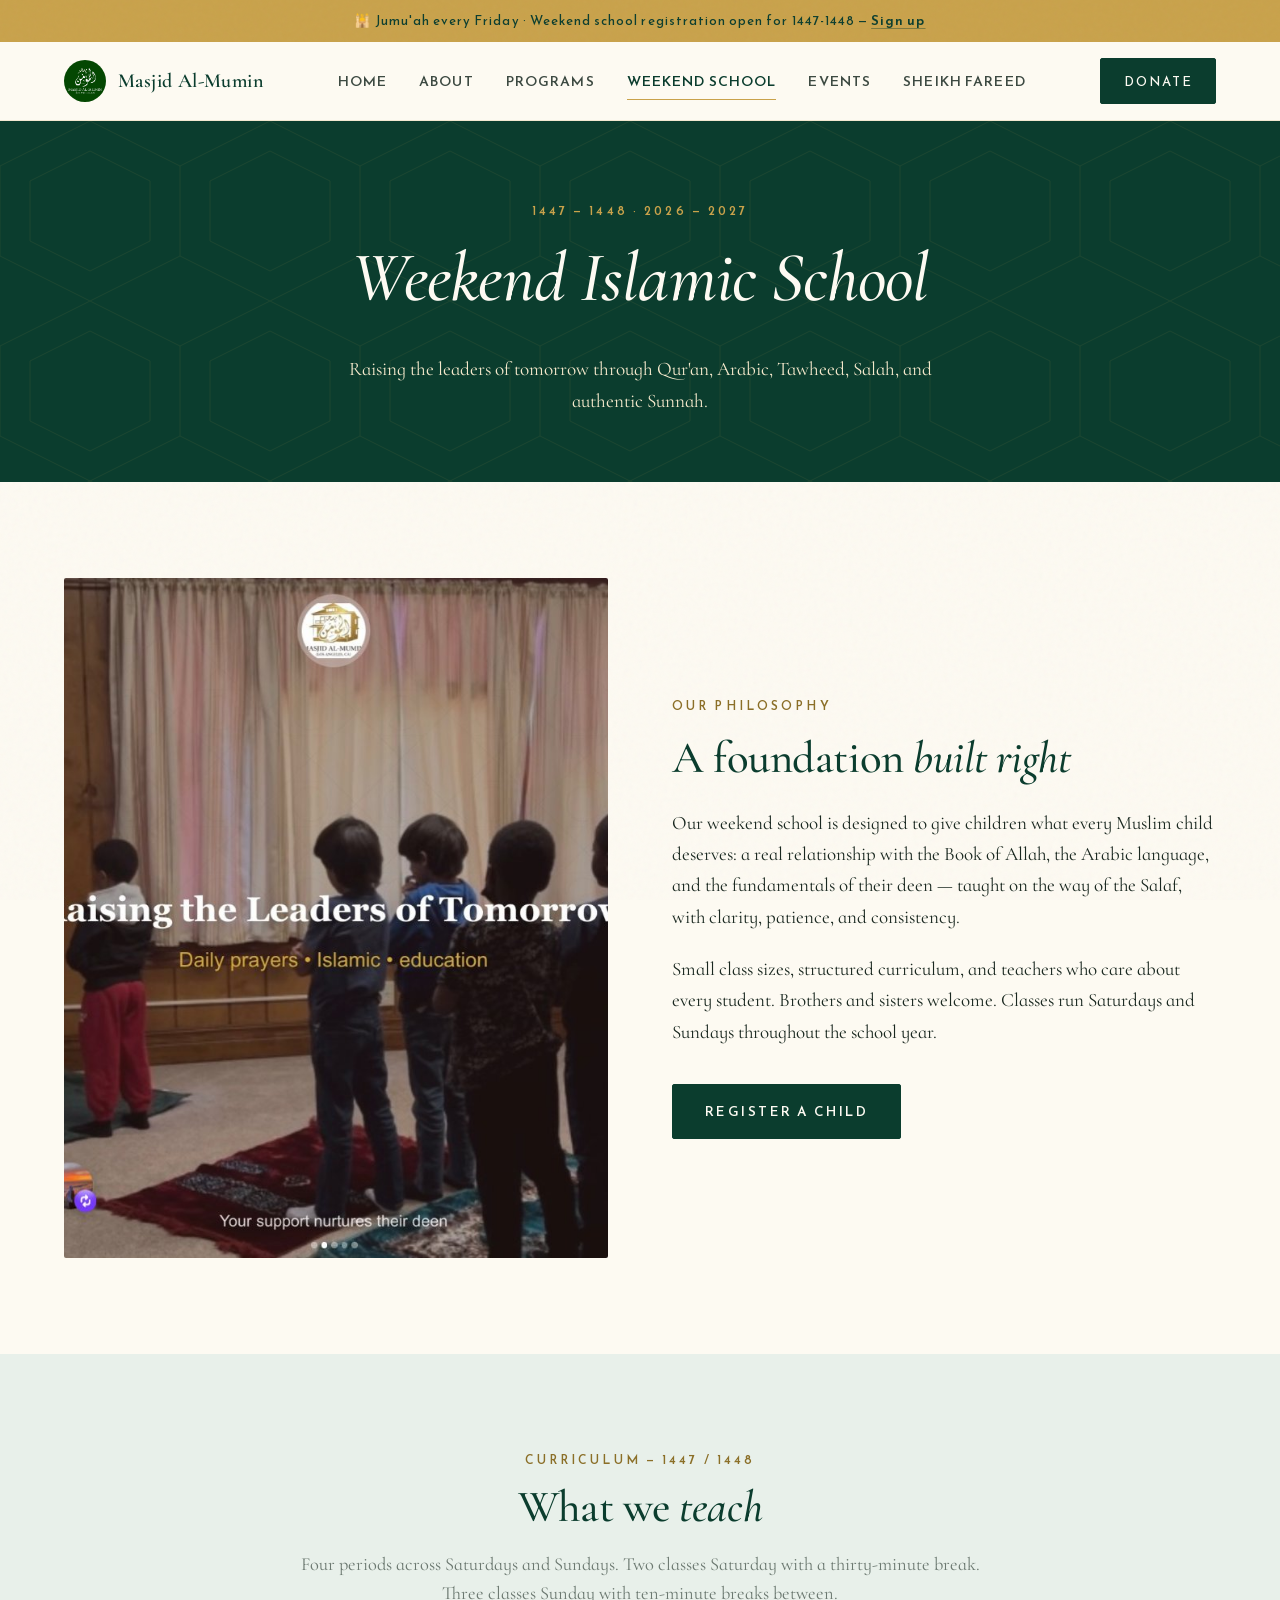
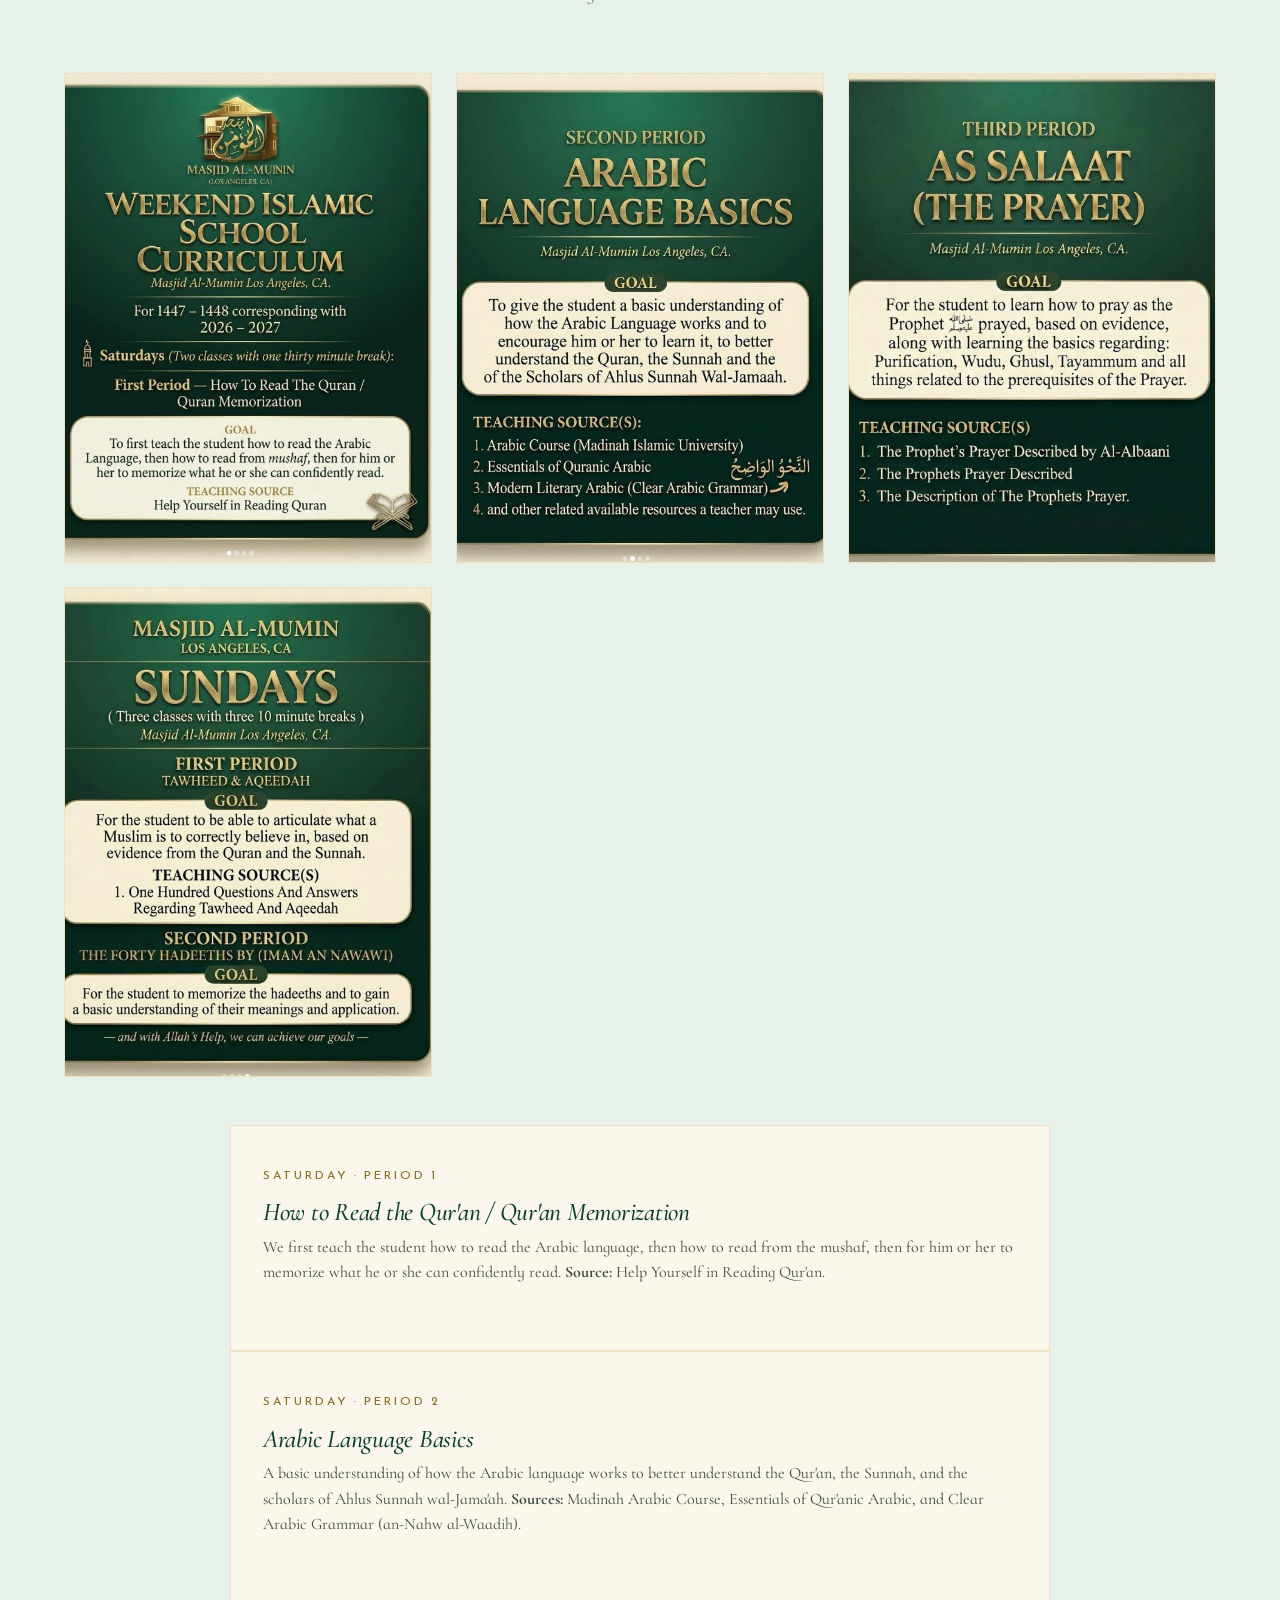
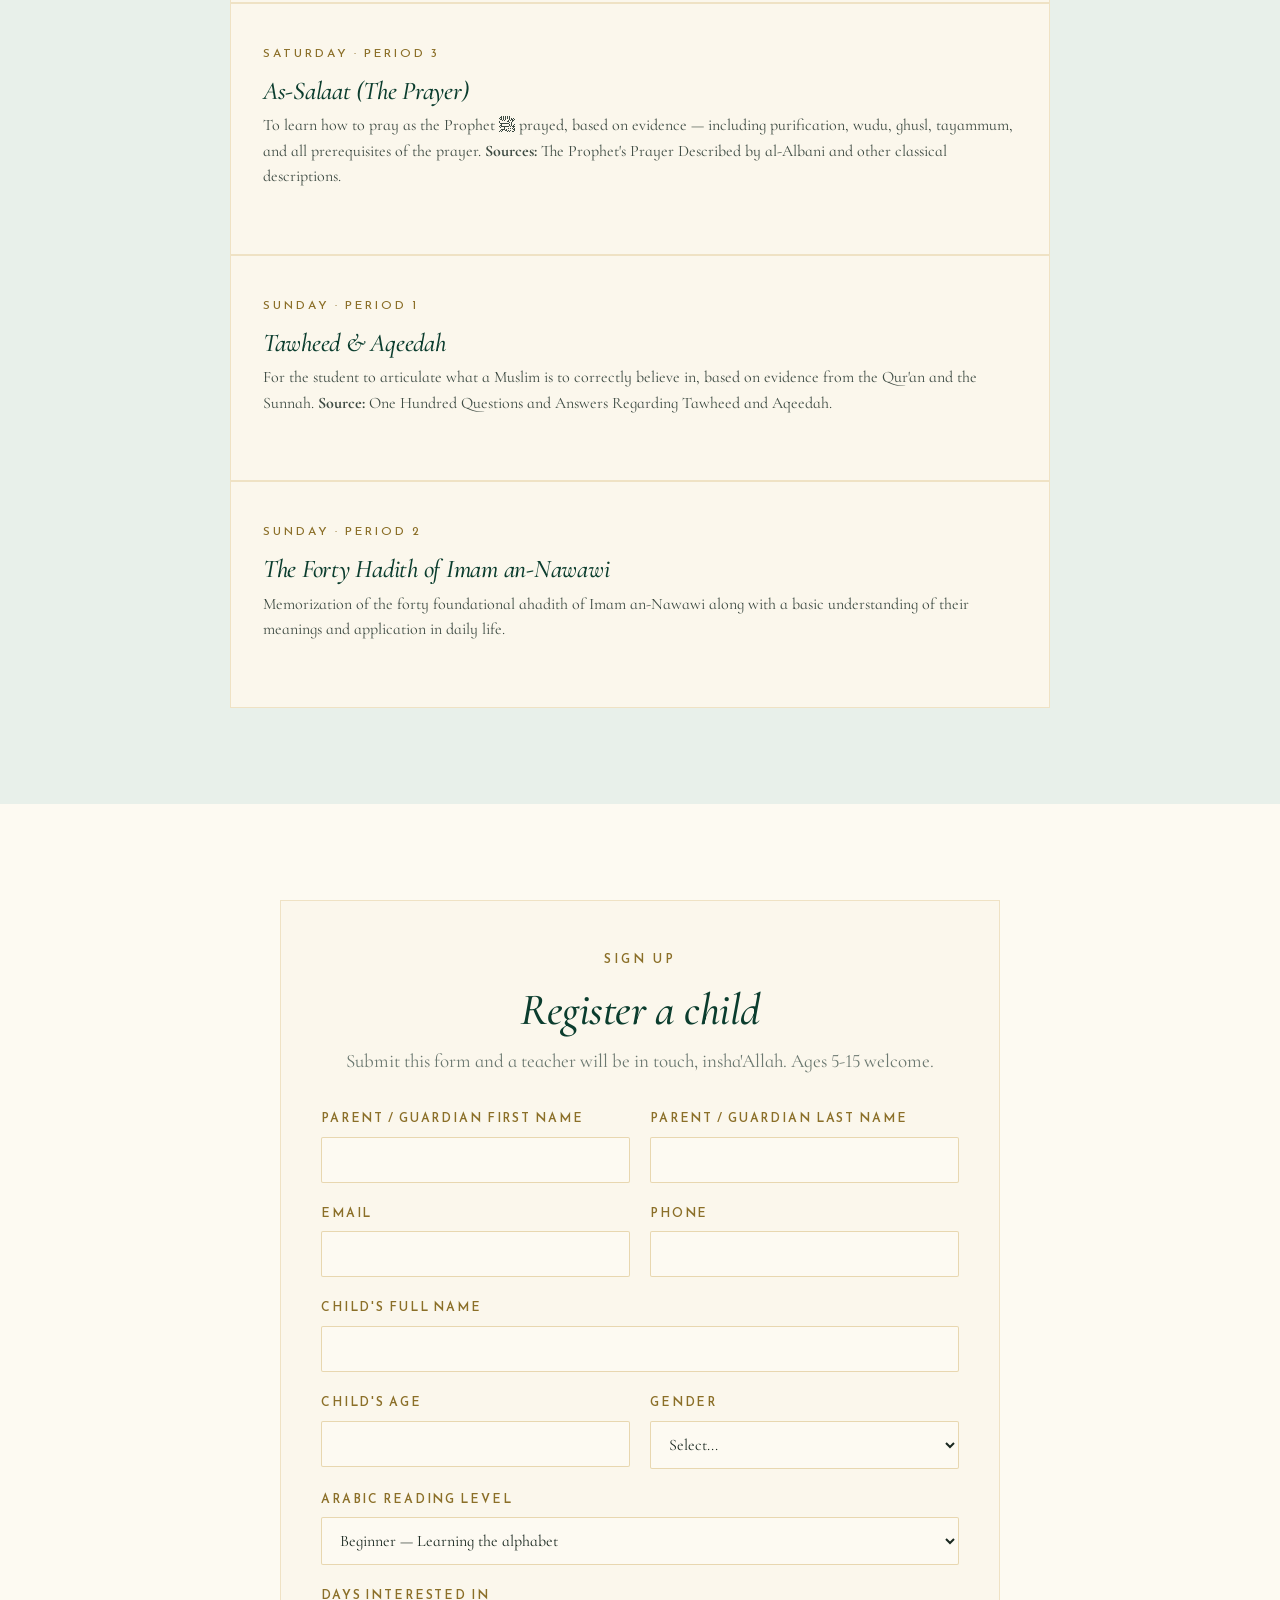
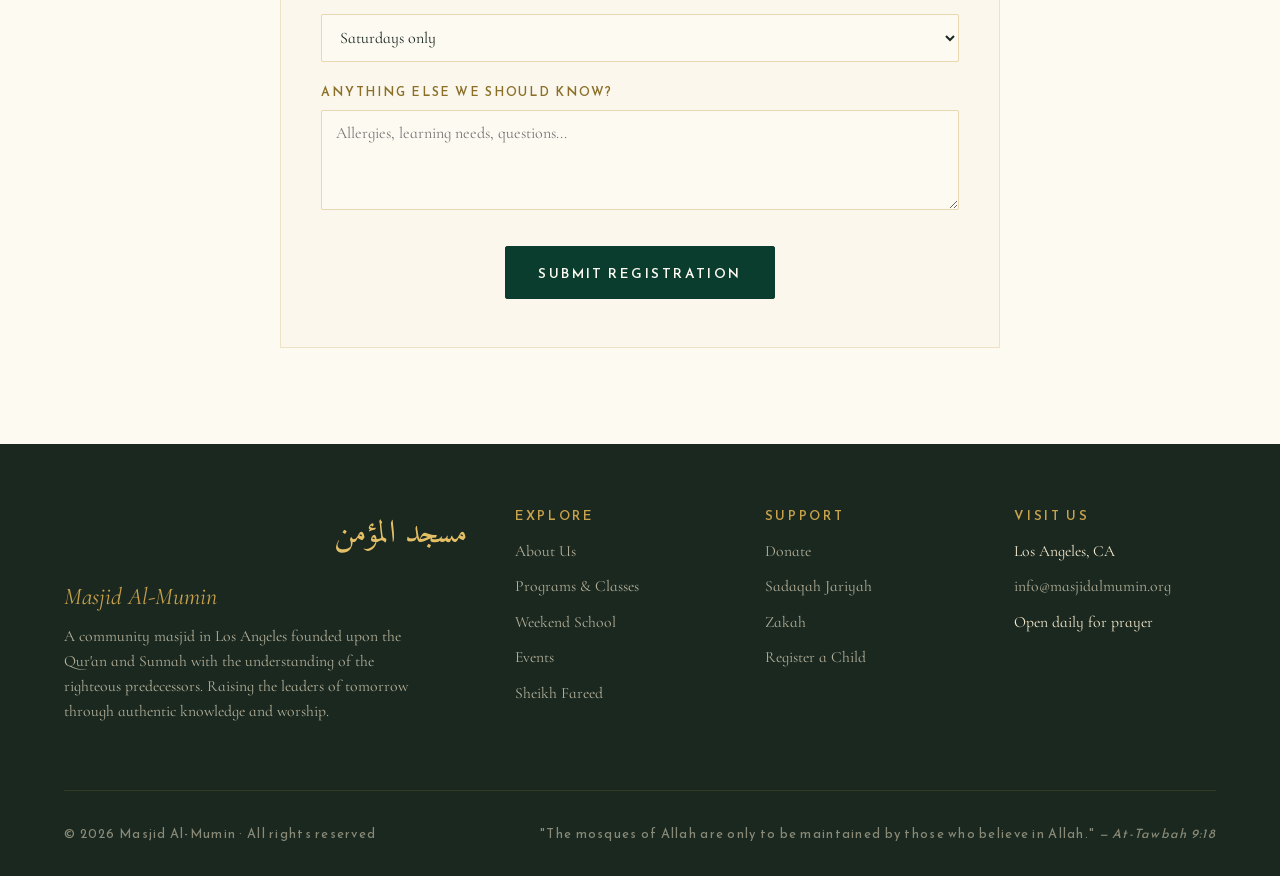
==== weekend-school.html @ 11dfd1cd "Add files via upload" ====
<!DOCTYPE html>
<html lang="en">
<head>
  <meta charset="UTF-8">
  <meta name="viewport" content="width=device-width, initial-scale=1.0">
  <title>Weekend Islamic School &mdash; Masjid Al-Mumin</title>
  <link rel="icon" href="images/logo.jpg">
  <link rel="stylesheet" href="css/style.css">
</head>
<body>

<div id="site-header-mount"></div>

<section class="page-hero">
  <div class="container">
    <div class="eyebrow">1447 &mdash; 1448 &middot; 2026 &mdash; 2027</div>
    <h1>Weekend <em>Islamic School</em></h1>
    <p>Raising the leaders of tomorrow through Qur'an, Arabic, Tawheed, Salah, and authentic Sunnah.</p>
  </div>
</section>

<section>
  <div class="container">
    <div class="two-col">
      <div class="two-col-image reveal">
        <img src="images/ramadan-sadaqah.png" alt="Students at weekend school">
      </div>
      <div class="reveal">
        <div class="eyebrow">Our Philosophy</div>
        <h2>A foundation <em>built right</em></h2>
        <p>
          Our weekend school is designed to give children what every Muslim child deserves: a real relationship with the Book of Allah, the Arabic language, and the fundamentals of their deen — taught on the way of the Salaf, with clarity, patience, and consistency.
        </p>
        <p>
          Small class sizes, structured curriculum, and teachers who care about every student. Brothers and sisters welcome. Classes run Saturdays and Sundays throughout the school year.
        </p>
        <a href="#register" class="btn btn-primary" style="margin-top: 1rem;">Register a Child</a>
      </div>
    </div>
  </div>
</section>

<section style="background: var(--green-mist);">
  <div class="container">
    <div class="section-header">
      <div class="eyebrow">Curriculum &mdash; 1447 / 1448</div>
      <h2>What we <em>teach</em></h2>
      <p>Four periods across Saturdays and Sundays. Two classes Saturday with a thirty-minute break. Three classes Sunday with ten-minute breaks between.</p>
    </div>

    <div class="curriculum-grid">
      <div class="curriculum-tile reveal">
        <img src="images/curriculum-1.png" alt="First Period — Qur'an">
      </div>
      <div class="curriculum-tile reveal">
        <img src="images/curriculum-2.png" alt="Second Period — Arabic">
      </div>
      <div class="curriculum-tile reveal">
        <img src="images/curriculum-3.png" alt="Third Period — As Salaat">
      </div>
      <div class="curriculum-tile reveal">
        <img src="images/curriculum-4.png" alt="Sundays — Tawheed & 40 Hadith">
      </div>
    </div>

    <div style="max-width: 820px; margin: 3rem auto 0;">
      <div class="program-card reveal">
        <div class="program-day">Saturday &middot; Period 1</div>
        <h3>How to Read the Qur'an / Qur'an Memorization</h3>
        <p class="program-desc">
          We first teach the student how to read the Arabic language, then how to read from the mushaf, then for him or her to memorize what he or she can confidently read. <strong>Source:</strong> Help Yourself in Reading Qur'an.
        </p>
      </div>

      <div class="program-card reveal">
        <div class="program-day">Saturday &middot; Period 2</div>
        <h3>Arabic Language Basics</h3>
        <p class="program-desc">
          A basic understanding of how the Arabic language works to better understand the Qur'an, the Sunnah, and the scholars of Ahlus Sunnah wal-Jama'ah. <strong>Sources:</strong> Madinah Arabic Course, Essentials of Qur'anic Arabic, and Clear Arabic Grammar (an-Nahw al-Waadih).
        </p>
      </div>

      <div class="program-card reveal">
        <div class="program-day">Saturday &middot; Period 3</div>
        <h3>As-Salaat (The Prayer)</h3>
        <p class="program-desc">
          To learn how to pray as the Prophet ﷺ prayed, based on evidence — including purification, wudu, ghusl, tayammum, and all prerequisites of the prayer. <strong>Sources:</strong> The Prophet's Prayer Described by al-Albani and other classical descriptions.
        </p>
      </div>

      <div class="program-card reveal">
        <div class="program-day">Sunday &middot; Period 1</div>
        <h3>Tawheed & Aqeedah</h3>
        <p class="program-desc">
          For the student to articulate what a Muslim is to correctly believe in, based on evidence from the Qur'an and the Sunnah. <strong>Source:</strong> One Hundred Questions and Answers Regarding Tawheed and Aqeedah.
        </p>
      </div>

      <div class="program-card reveal">
        <div class="program-day">Sunday &middot; Period 2</div>
        <h3>The Forty Hadith of Imam an-Nawawi</h3>
        <p class="program-desc">
          Memorization of the forty foundational ahadith of Imam an-Nawawi along with a basic understanding of their meanings and application in daily life.
        </p>
      </div>
    </div>
  </div>
</section>

<!-- Registration form -->
<section id="register">
  <div class="container">
    <form class="form-card reveal" onsubmit="event.preventDefault(); handleRegister(this);">
      <div class="eyebrow">Sign Up</div>
      <h2>Register a <em>child</em></h2>
      <p style="text-align: center; color: var(--ink-muted); margin-bottom: 0;">Submit this form and a teacher will be in touch, insha'Allah. Ages 5-15 welcome.</p>

      <div class="form-grid">
        <div class="field">
          <label>Parent / Guardian First Name</label>
          <input type="text" name="parentFirst" required>
        </div>
        <div class="field">
          <label>Parent / Guardian Last Name</label>
          <input type="text" name="parentLast" required>
        </div>
        <div class="field">
          <label>Email</label>
          <input type="email" name="email" required>
        </div>
        <div class="field">
          <label>Phone</label>
          <input type="tel" name="phone" required>
        </div>

        <div class="form-row-full field">
          <label>Child's Full Name</label>
          <input type="text" name="childName" required>
        </div>
        <div class="field">
          <label>Child's Age</label>
          <input type="number" name="childAge" min="4" max="17" required>
        </div>
        <div class="field">
          <label>Gender</label>
          <select name="childGender" required>
            <option value="">Select...</option>
            <option>Brother</option>
            <option>Sister</option>
          </select>
        </div>

        <div class="form-row-full field">
          <label>Arabic Reading Level</label>
          <select name="arabicLevel">
            <option>Beginner &mdash; Learning the alphabet</option>
            <option>Intermediate &mdash; Reading with tashkeel</option>
            <option>Advanced &mdash; Reading fluently from the mushaf</option>
          </select>
        </div>

        <div class="form-row-full field">
          <label>Days Interested In</label>
          <select name="days">
            <option>Saturdays only</option>
            <option>Sundays only</option>
            <option>Both Saturday & Sunday</option>
          </select>
        </div>

        <div class="form-row-full field">
          <label>Anything else we should know?</label>
          <textarea name="notes" placeholder="Allergies, learning needs, questions..."></textarea>
        </div>

        <div class="form-row-full" style="text-align: center; margin-top: 1rem;">
          <button type="submit" class="btn btn-primary">Submit Registration</button>
        </div>
      </div>
    </form>
  </div>
</section>

<script>
function handleRegister(form) {
  const data = Object.fromEntries(new FormData(form).entries());
  // In production, POST to /api/register or a Netlify/Formspree/Google Forms endpoint
  // For now: save to localStorage as a draft + show confirmation
  console.log('Registration submitted:', data);
  form.innerHTML = `
    <div style="text-align: center; padding: 3rem 1rem;">
      <div style="font-size: 3rem;">✅</div>
      <h2 style="font-style: italic;">Jazak Allahu khair</h2>
      <p>Your registration for <strong>${data.childName}</strong> has been received. We will contact you at <strong>${data.email}</strong> within a few days, insha'Allah.</p>
      <p style="color: var(--ink-muted); font-size: 0.95rem; margin-top: 2rem;">Note: to fully activate this form, connect it to an email service (Formspree, Netlify Forms, or Google Forms).</p>
    </div>
  `;
}
</script>

<div id="site-footer-mount"></div>

<script src="js/layout.js"></script>
<script src="js/main.js"></script>
</body>
</html>
---- css/style.css ----
/* ==========================================================================
   Masjid Al-Mumin — Design System
   ========================================================================== */

@import url('https://fonts.googleapis.com/css2?family=Amiri:ital,wght@0,400;0,700;1,400&family=Cormorant+Garamond:wght@300;400;500;600;700&family=Cormorant+Infant:ital,wght@0,400;0,500;0,600;1,400&family=Reem+Kufi:wght@400;500;600;700&display=swap');

:root {
  /* Color palette — inspired by the masjid's green & gold identity */
  --green-deep: #0b3d2e;
  --green-dark: #14532d;
  --green: #1b5e3f;
  --green-light: #2d7a55;
  --green-mist: #e8f0ea;

  --gold: #c9a24b;
  --gold-bright: #e4bf66;
  --gold-soft: #f5e9cc;
  --gold-deep: #8b6f28;

  --cream: #fbf7ec;
  --paper: #fdfaf2;
  --ink: #1a2820;
  --ink-soft: #3d4a42;
  --ink-muted: #6b7870;

  /* Type */
  --font-display: 'Cormorant Garamond', 'Amiri', Georgia, serif;
  --font-body: 'Cormorant Infant', Georgia, serif;
  --font-arabic: 'Amiri', 'Reem Kufi', serif;
  --font-ui: 'Reem Kufi', 'Cormorant Garamond', sans-serif;

  /* Spacing */
  --container: 1200px;
  --container-narrow: 820px;

  /* Motion */
  --ease: cubic-bezier(0.22, 0.61, 0.36, 1);
}

*, *::before, *::after { box-sizing: border-box; }
html { scroll-behavior: smooth; }

body {
  margin: 0;
  font-family: var(--font-body);
  background: var(--paper);
  color: var(--ink);
  font-size: 19px;
  line-height: 1.65;
  -webkit-font-smoothing: antialiased;
}

/* Subtle paper texture via noise */
body::before {
  content: '';
  position: fixed;
  inset: 0;
  pointer-events: none;
  z-index: 1;
  opacity: 0.035;
  background-image: url("data:image/svg+xml,%3Csvg viewBox='0 0 200 200' xmlns='http://www.w3.org/2000/svg'%3E%3Cfilter id='n'%3E%3CfeTurbulence type='fractalNoise' baseFrequency='0.9' numOctaves='3'/%3E%3C/filter%3E%3Crect width='100%25' height='100%25' filter='url(%23n)'/%3E%3C/svg%3E");
}

h1, h2, h3, h4 {
  font-family: var(--font-display);
  font-weight: 500;
  line-height: 1.15;
  letter-spacing: -0.01em;
  margin: 0 0 0.5em 0;
  color: var(--green-deep);
}

h1 { font-size: clamp(2.5rem, 5.5vw, 4.75rem); }
h2 { font-size: clamp(1.9rem, 3.5vw, 2.9rem); }
h3 { font-size: clamp(1.35rem, 2vw, 1.7rem); }

p { margin: 0 0 1.1em 0; }
a { color: var(--green); text-decoration: none; transition: color 0.2s var(--ease); }
a:hover { color: var(--gold-deep); }

img { max-width: 100%; height: auto; display: block; }

.arabic { font-family: var(--font-arabic); direction: rtl; }

/* ==========================================================================
   Utility
   ========================================================================== */
.container { max-width: var(--container); margin: 0 auto; padding: 0 24px; }
.container-narrow { max-width: var(--container-narrow); margin: 0 auto; padding: 0 24px; }

.eyebrow {
  font-family: var(--font-ui);
  font-size: 0.78rem;
  letter-spacing: 0.25em;
  text-transform: uppercase;
  color: var(--gold-deep);
  font-weight: 500;
  margin-bottom: 1rem;
}

.gold-rule {
  display: flex; align-items: center; justify-content: center;
  gap: 1rem; margin: 2rem 0;
}
.gold-rule::before, .gold-rule::after {
  content: ''; height: 1px; background: var(--gold); flex: 1; max-width: 80px;
}
.gold-rule svg { color: var(--gold); width: 22px; height: 22px; }

/* ==========================================================================
   Header / Nav
   ========================================================================== */
.site-header {
  position: sticky; top: 0; z-index: 50;
  background: rgba(253, 250, 242, 0.92);
  backdrop-filter: blur(12px);
  -webkit-backdrop-filter: blur(12px);
  border-bottom: 1px solid rgba(201, 162, 75, 0.2);
}

.nav {
  display: flex; align-items: center; justify-content: space-between;
  padding: 1rem 24px;
  max-width: var(--container);
  margin: 0 auto;
}

.nav-brand {
  display: flex; align-items: center; gap: 0.75rem;
  font-family: var(--font-display);
  font-size: 1.25rem;
  font-weight: 600;
  color: var(--green-deep);
  letter-spacing: 0.02em;
}
.nav-brand img { width: 42px; height: 42px; border-radius: 50%; object-fit: cover; }

.nav-links {
  display: flex; gap: 2rem; list-style: none; margin: 0; padding: 0;
  font-family: var(--font-ui);
  font-size: 0.88rem;
  letter-spacing: 0.08em;
  text-transform: uppercase;
  font-weight: 500;
}
.nav-links a { color: var(--ink-soft); position: relative; padding: 0.25rem 0; }
.nav-links a::after {
  content: ''; position: absolute; left: 0; bottom: -4px; width: 0; height: 1px;
  background: var(--gold); transition: width 0.3s var(--ease);
}
.nav-links a:hover::after, .nav-links a.active::after { width: 100%; }
.nav-links a.active { color: var(--green-deep); }

.nav-cta {
  font-family: var(--font-ui);
  font-size: 0.82rem;
  letter-spacing: 0.15em;
  text-transform: uppercase;
  padding: 0.7rem 1.4rem;
  background: var(--green-deep);
  color: var(--paper);
  border-radius: 2px;
  transition: all 0.25s var(--ease);
  border: 1px solid var(--green-deep);
}
.nav-cta:hover {
  background: var(--gold);
  border-color: var(--gold);
  color: var(--green-deep);
}

.nav-toggle {
  display: none;
  background: none; border: none; cursor: pointer; padding: 8px;
  color: var(--green-deep);
}

@media (max-width: 900px) {
  .nav-links, .nav-cta { display: none; }
  .nav-toggle { display: block; }
  .nav-links.open {
    display: flex; flex-direction: column; gap: 1rem;
    position: absolute; top: 100%; left: 0; right: 0;
    background: var(--paper);
    padding: 1.5rem 24px;
    border-bottom: 1px solid rgba(201, 162, 75, 0.2);
  }
}

/* ==========================================================================
   Buttons
   ========================================================================== */
.btn {
  display: inline-flex; align-items: center; gap: 0.6rem;
  font-family: var(--font-ui);
  font-size: 0.85rem;
  letter-spacing: 0.18em;
  text-transform: uppercase;
  font-weight: 500;
  padding: 0.95rem 2rem;
  border-radius: 2px;
  cursor: pointer;
  transition: all 0.3s var(--ease);
  border: 1px solid transparent;
}
.btn-primary {
  background: var(--green-deep);
  color: var(--paper);
  border-color: var(--green-deep);
}
.btn-primary:hover {
  background: var(--gold);
  border-color: var(--gold);
  color: var(--green-deep);
  transform: translateY(-2px);
  box-shadow: 0 10px 25px -10px rgba(201, 162, 75, 0.6);
}
.btn-outline {
  background: transparent;
  color: var(--green-deep);
  border-color: var(--green-deep);
}
.btn-outline:hover {
  background: var(--green-deep);
  color: var(--paper);
}
.btn-gold {
  background: var(--gold);
  color: var(--green-deep);
  border-color: var(--gold);
}
.btn-gold:hover {
  background: var(--gold-bright);
  border-color: var(--gold-bright);
  transform: translateY(-2px);
}

/* ==========================================================================
   Hero
   ========================================================================== */
.hero {
  position: relative;
  min-height: 92vh;
  display: flex;
  align-items: center;
  overflow: hidden;
  background: var(--green-deep);
  color: var(--paper);
}

.hero-bg {
  position: absolute; inset: 0;
  background: linear-gradient(135deg, #0b3d2e 0%, #14532d 50%, #1b5e3f 100%);
}

/* Islamic geometric pattern overlay */
.hero-pattern {
  position: absolute; inset: 0;
  opacity: 0.12;
  background-image: url("data:image/svg+xml,%3Csvg width='120' height='120' viewBox='0 0 120 120' xmlns='http://www.w3.org/2000/svg'%3E%3Cg fill='none' stroke='%23c9a24b' stroke-width='0.7'%3E%3Cpath d='M60 0 L120 30 L120 90 L60 120 L0 90 L0 30 Z'/%3E%3Cpath d='M60 20 L100 40 L100 80 L60 100 L20 80 L20 40 Z'/%3E%3Cpath d='M60 40 L80 50 L80 70 L60 80 L40 70 L40 50 Z'/%3E%3Cpath d='M0 30 L60 60 L120 30'/%3E%3Cpath d='M0 90 L60 60 L120 90'/%3E%3Cpath d='M60 0 L60 120'/%3E%3C/g%3E%3C/svg%3E");
  background-size: 180px;
}

.hero-glow {
  position: absolute;
  width: 700px; height: 700px;
  border-radius: 50%;
  background: radial-gradient(circle, rgba(201, 162, 75, 0.25) 0%, transparent 70%);
  top: -200px; right: -200px;
  filter: blur(40px);
}

.hero-content {
  position: relative;
  max-width: var(--container);
  margin: 0 auto;
  padding: 6rem 24px 4rem;
  width: 100%;
  z-index: 2;
}

.hero-arabic {
  font-family: var(--font-arabic);
  font-size: clamp(3rem, 7vw, 5.5rem);
  color: var(--gold);
  margin-bottom: 1rem;
  direction: rtl;
  font-weight: 400;
  opacity: 0;
  animation: fadeUp 1s var(--ease) 0.2s forwards;
}

.hero-title {
  color: var(--paper);
  font-size: clamp(3rem, 7vw, 5.5rem);
  font-weight: 400;
  letter-spacing: -0.02em;
  margin-bottom: 0;
  opacity: 0;
  animation: fadeUp 1s var(--ease) 0.4s forwards;
  font-style: italic;
  font-family: var(--font-display);
}

.hero-subtitle {
  font-family: var(--font-body);
  font-size: 1.35rem;
  color: var(--gold-soft);
  max-width: 640px;
  margin: 1.5rem 0 2.5rem;
  line-height: 1.5;
  opacity: 0;
  animation: fadeUp 1s var(--ease) 0.6s forwards;
}

.hero-actions {
  display: flex; gap: 1rem; flex-wrap: wrap;
  opacity: 0;
  animation: fadeUp 1s var(--ease) 0.8s forwards;
}
.hero-actions .btn-primary {
  background: var(--gold);
  color: var(--green-deep);
  border-color: var(--gold);
}
.hero-actions .btn-primary:hover {
  background: var(--gold-bright);
  border-color: var(--gold-bright);
}
.hero-actions .btn-outline {
  color: var(--paper);
  border-color: rgba(245, 233, 204, 0.5);
}
.hero-actions .btn-outline:hover {
  background: var(--paper);
  color: var(--green-deep);
  border-color: var(--paper);
}

@keyframes fadeUp {
  from { opacity: 0; transform: translateY(30px); }
  to { opacity: 1; transform: translateY(0); }
}

/* ==========================================================================
   Prayer Times widget
   ========================================================================== */
.prayer-times {
  background: var(--green-deep);
  color: var(--paper);
  padding: 3rem 0;
  position: relative;
  overflow: hidden;
}
.prayer-times::before {
  content: '';
  position: absolute; inset: 0;
  background-image: url("data:image/svg+xml,%3Csvg width='80' height='80' viewBox='0 0 80 80' xmlns='http://www.w3.org/2000/svg'%3E%3Cg fill='none' stroke='%23c9a24b' stroke-width='0.5' opacity='0.15'%3E%3Cpath d='M40 0 L80 40 L40 80 L0 40 Z'/%3E%3Ccircle cx='40' cy='40' r='20'/%3E%3C/g%3E%3C/svg%3E");
  background-size: 80px;
  opacity: 0.4;
}
.prayer-times-inner { position: relative; z-index: 2; }

.prayer-times h2 {
  color: var(--gold);
  text-align: center;
  margin-bottom: 0.25rem;
  font-style: italic;
}
.prayer-times .prayer-date {
  text-align: center;
  font-family: var(--font-ui);
  font-size: 0.88rem;
  letter-spacing: 0.18em;
  text-transform: uppercase;
  color: var(--gold-soft);
  opacity: 0.8;
  margin-bottom: 2rem;
}

.prayer-grid {
  display: grid;
  grid-template-columns: repeat(6, 1fr);
  gap: 0;
  border-top: 1px solid rgba(201, 162, 75, 0.3);
  border-bottom: 1px solid rgba(201, 162, 75, 0.3);
}
.prayer-cell {
  padding: 1.5rem 1rem;
  text-align: center;
  border-right: 1px solid rgba(201, 162, 75, 0.2);
  transition: background 0.3s var(--ease);
}
.prayer-cell:last-child { border-right: none; }
.prayer-cell.active {
  background: rgba(201, 162, 75, 0.12);
}
.prayer-cell.active .prayer-name { color: var(--gold-bright); }
.prayer-name {
  font-family: var(--font-ui);
  font-size: 0.8rem;
  letter-spacing: 0.2em;
  text-transform: uppercase;
  color: var(--gold);
  margin-bottom: 0.5rem;
  font-weight: 500;
}
.prayer-time {
  font-family: var(--font-display);
  font-size: 1.75rem;
  font-weight: 400;
  color: var(--paper);
}
.prayer-time small {
  font-size: 0.85rem;
  opacity: 0.6;
  margin-left: 0.15rem;
}

@media (max-width: 768px) {
  .prayer-grid { grid-template-columns: repeat(3, 1fr); }
  .prayer-cell { border-bottom: 1px solid rgba(201, 162, 75, 0.2); }
  .prayer-cell:nth-child(3n) { border-right: none; }
  .prayer-cell:nth-last-child(-n+3) { border-bottom: none; }
}

/* ==========================================================================
   Sections
   ========================================================================== */
section { padding: 6rem 0; position: relative; z-index: 2; }

.section-header {
  text-align: center;
  margin-bottom: 4rem;
  max-width: 720px;
  margin-left: auto;
  margin-right: auto;
}
.section-header .eyebrow { margin-bottom: 0.75rem; }
.section-header h2 { margin-bottom: 1rem; }
.section-header p {
  color: var(--ink-muted);
  font-size: 1.15rem;
  line-height: 1.6;
}

/* ==========================================================================
   Slideshow — Classes on front page
   ========================================================================== */
.slideshow {
  position: relative;
  max-width: 900px;
  margin: 0 auto;
  border-radius: 4px;
  overflow: hidden;
  box-shadow: 0 20px 60px -20px rgba(11, 61, 46, 0.25);
  background: var(--green-deep);
  aspect-ratio: 4 / 5;
}
.slides {
  position: relative; width: 100%; height: 100%;
}
.slide {
  position: absolute; inset: 0;
  opacity: 0;
  transition: opacity 0.8s var(--ease);
  display: flex; align-items: center; justify-content: center;
  background: var(--green-deep);
}
.slide.active { opacity: 1; }
.slide img {
  width: 100%; height: 100%; object-fit: contain;
  background: var(--green-deep);
}

.slideshow-controls {
  position: absolute; bottom: 1.5rem; left: 50%;
  transform: translateX(-50%);
  display: flex; gap: 0.5rem;
  z-index: 3;
}
.slide-dot {
  width: 10px; height: 10px; border-radius: 50%;
  background: rgba(253, 250, 242, 0.4);
  border: 1px solid var(--gold);
  cursor: pointer; transition: all 0.3s var(--ease);
  padding: 0;
}
.slide-dot.active { background: var(--gold); transform: scale(1.2); }

.slide-arrow {
  position: absolute;
  top: 50%; transform: translateY(-50%);
  background: rgba(11, 61, 46, 0.7);
  color: var(--gold);
  border: 1px solid var(--gold);
  width: 44px; height: 44px;
  border-radius: 50%;
  cursor: pointer;
  display: flex; align-items: center; justify-content: center;
  transition: all 0.3s var(--ease);
  z-index: 3;
}
.slide-arrow:hover { background: var(--gold); color: var(--green-deep); }
.slide-arrow.prev { left: 1rem; }
.slide-arrow.next { right: 1rem; }

/* ==========================================================================
   Programs / Classes cards
   ========================================================================== */
.programs-grid {
  display: grid;
  grid-template-columns: repeat(auto-fit, minmax(320px, 1fr));
  gap: 2rem;
}

.program-card {
  background: var(--cream);
  border: 1px solid rgba(201, 162, 75, 0.25);
  padding: 2.5rem 2rem;
  position: relative;
  transition: all 0.4s var(--ease);
  overflow: hidden;
}
.program-card::before {
  content: '';
  position: absolute; top: 0; left: 0; width: 100%; height: 3px;
  background: var(--gold);
  transform: scaleX(0);
  transform-origin: left;
  transition: transform 0.4s var(--ease);
}
.program-card:hover {
  transform: translateY(-4px);
  box-shadow: 0 20px 40px -20px rgba(11, 61, 46, 0.2);
  border-color: var(--gold);
}
.program-card:hover::before { transform: scaleX(1); }

.program-day {
  font-family: var(--font-ui);
  font-size: 0.75rem;
  letter-spacing: 0.25em;
  text-transform: uppercase;
  color: var(--gold-deep);
  margin-bottom: 0.75rem;
}
.program-card h3 {
  font-style: italic;
  margin-bottom: 0.5rem;
}
.program-teacher {
  font-family: var(--font-ui);
  font-size: 0.95rem;
  color: var(--ink-soft);
  margin-bottom: 1.25rem;
  font-weight: 400;
}
.program-teacher strong { font-weight: 600; color: var(--green-deep); }
.program-desc {
  color: var(--ink-soft);
  margin-bottom: 1.5rem;
  font-size: 1rem;
  line-height: 1.6;
}
.program-meta {
  display: flex; gap: 1rem; flex-wrap: wrap;
  padding-top: 1rem;
  border-top: 1px solid rgba(201, 162, 75, 0.2);
  font-family: var(--font-ui);
  font-size: 0.82rem;
  color: var(--ink-muted);
}
.program-meta span { display: flex; align-items: center; gap: 0.4rem; }

/* ==========================================================================
   Two-column featured sections
   ========================================================================== */
.two-col {
  display: grid;
  grid-template-columns: 1fr 1fr;
  gap: 4rem;
  align-items: center;
}
.two-col.reverse { direction: rtl; }
.two-col.reverse > * { direction: ltr; }

.two-col-image {
  position: relative;
  aspect-ratio: 4/5;
  overflow: hidden;
  border-radius: 2px;
}
.two-col-image img {
  width: 100%; height: 100%; object-fit: cover;
  transition: transform 0.8s var(--ease);
}
.two-col:hover .two-col-image img { transform: scale(1.03); }
.two-col-image::after {
  content: '';
  position: absolute;
  top: 1.5rem; left: 1.5rem;
  right: -1.5rem; bottom: -1.5rem;
  border: 1px solid var(--gold);
  z-index: -1;
}

@media (max-width: 900px) {
  .two-col { grid-template-columns: 1fr; gap: 2.5rem; }
}

/* ==========================================================================
   Cards — Events, Weekend school, etc
   ========================================================================== */
.event-card {
  background: var(--paper);
  border: 1px solid rgba(201, 162, 75, 0.25);
  border-left: 4px solid var(--gold);
  padding: 1.75rem 2rem;
  margin-bottom: 1.5rem;
  display: grid;
  grid-template-columns: 120px 1fr auto;
  gap: 1.75rem;
  align-items: center;
  transition: all 0.3s var(--ease);
}
.event-card:hover {
  border-left-color: var(--green);
  transform: translateX(4px);
  box-shadow: 0 10px 30px -15px rgba(11, 61, 46, 0.2);
}

.event-date {
  text-align: center;
  padding: 0.5rem;
  background: var(--green-mist);
  border-radius: 2px;
}
.event-date .day {
  font-family: var(--font-display);
  font-size: 2.25rem;
  font-weight: 500;
  color: var(--green-deep);
  line-height: 1;
  display: block;
}
.event-date .month {
  font-family: var(--font-ui);
  font-size: 0.75rem;
  letter-spacing: 0.2em;
  text-transform: uppercase;
  color: var(--gold-deep);
  margin-top: 0.25rem;
  display: block;
}

.event-details h3 {
  margin: 0 0 0.35rem;
  font-size: 1.3rem;
  font-style: italic;
}
.event-details p {
  margin: 0;
  color: var(--ink-muted);
  font-size: 0.98rem;
}
.event-details .event-meta {
  margin-top: 0.5rem;
  font-family: var(--font-ui);
  font-size: 0.82rem;
  color: var(--gold-deep);
  letter-spacing: 0.08em;
}

@media (max-width: 700px) {
  .event-card {
    grid-template-columns: 1fr;
    gap: 1rem;
  }
  .event-date { max-width: 120px; }
}

/* ==========================================================================
   Image grid
   ========================================================================== */
.img-grid {
  display: grid;
  grid-template-columns: repeat(12, 1fr);
  gap: 16px;
}
.img-grid img {
  width: 100%; height: 100%; object-fit: cover;
  border-radius: 2px;
  transition: transform 0.5s var(--ease);
}
.img-grid .img-a { grid-column: span 7; aspect-ratio: 4/3; }
.img-grid .img-b { grid-column: span 5; aspect-ratio: 4/3; }
.img-grid .img-c { grid-column: span 5; aspect-ratio: 1/1; }
.img-grid .img-d { grid-column: span 7; aspect-ratio: 4/3; }

.img-grid > div { overflow: hidden; border-radius: 2px; }
.img-grid > div:hover img { transform: scale(1.05); }

@media (max-width: 768px) {
  .img-grid { grid-template-columns: 1fr 1fr; }
  .img-grid .img-a, .img-grid .img-b, .img-grid .img-c, .img-grid .img-d {
    grid-column: span 1;
    aspect-ratio: 1;
  }
}

/* ==========================================================================
   Donate section (CTA)
   ========================================================================== */
.donate-cta {
  background: linear-gradient(135deg, #14532d, #1b5e3f);
  color: var(--paper);
  position: relative;
  overflow: hidden;
}
.donate-cta::before {
  content: ''; position: absolute; inset: 0;
  background-image: url("data:image/svg+xml,%3Csvg width='100' height='100' viewBox='0 0 100 100' xmlns='http://www.w3.org/2000/svg'%3E%3Cg fill='none' stroke='%23c9a24b' stroke-width='0.5' opacity='0.2'%3E%3Cpath d='M50 0 L100 25 L100 75 L50 100 L0 75 L0 25 Z'/%3E%3Cpath d='M50 20 L80 35 L80 65 L50 80 L20 65 L20 35 Z'/%3E%3C/g%3E%3C/svg%3E");
  background-size: 100px;
}
.donate-cta .container { position: relative; z-index: 2; }
.donate-cta h2 { color: var(--gold); }
.donate-cta .section-header p { color: var(--gold-soft); opacity: 0.9; }

/* ==========================================================================
   Forms
   ========================================================================== */
.form-card {
  background: var(--cream);
  border: 1px solid rgba(201, 162, 75, 0.25);
  padding: 3rem 2.5rem;
  max-width: 720px;
  margin: 0 auto;
}
.form-card h2 { font-style: italic; text-align: center; margin-bottom: 0.5rem; }
.form-card .eyebrow { text-align: center; }

.form-grid {
  display: grid; gap: 1.25rem;
  grid-template-columns: 1fr 1fr;
  margin-top: 2rem;
}
.form-row-full { grid-column: 1 / -1; }

.field {
  display: flex; flex-direction: column;
}
.field label {
  font-family: var(--font-ui);
  font-size: 0.78rem;
  letter-spacing: 0.15em;
  text-transform: uppercase;
  color: var(--gold-deep);
  margin-bottom: 0.5rem;
  font-weight: 500;
}
.field input, .field select, .field textarea {
  font-family: var(--font-body);
  font-size: 1rem;
  padding: 0.75rem 0.9rem;
  border: 1px solid rgba(201, 162, 75, 0.4);
  background: var(--paper);
  color: var(--ink);
  border-radius: 2px;
  transition: border-color 0.2s var(--ease);
}
.field input:focus, .field select:focus, .field textarea:focus {
  outline: none;
  border-color: var(--green);
  box-shadow: 0 0 0 3px rgba(27, 94, 63, 0.1);
}
.field textarea { resize: vertical; min-height: 100px; font-family: var(--font-body); }

@media (max-width: 600px) {
  .form-grid { grid-template-columns: 1fr; }
  .form-card { padding: 2rem 1.5rem; }
}

/* ==========================================================================
   Donate amounts
   ========================================================================== */
.donate-amounts {
  display: grid; grid-template-columns: repeat(4, 1fr); gap: 0.75rem;
  margin-top: 1rem;
}
.donate-amount {
  padding: 1rem; text-align: center;
  font-family: var(--font-display);
  font-size: 1.5rem;
  background: var(--paper);
  border: 1px solid rgba(201, 162, 75, 0.4);
  border-radius: 2px;
  cursor: pointer;
  transition: all 0.25s var(--ease);
  font-weight: 500;
  color: var(--green-deep);
}
.donate-amount:hover, .donate-amount.selected {
  background: var(--green-deep);
  color: var(--gold);
  border-color: var(--green-deep);
}
@media (max-width: 500px) { .donate-amounts { grid-template-columns: repeat(2, 1fr); } }

/* ==========================================================================
   Biography / long-form
   ========================================================================== */
.bio-hero {
  background: var(--green-deep);
  color: var(--paper);
  padding: 5rem 0 4rem;
  text-align: center;
  position: relative;
  overflow: hidden;
}
.bio-hero::before {
  content: ''; position: absolute; inset: 0;
  background-image: url("data:image/svg+xml,%3Csvg width='140' height='140' viewBox='0 0 140 140' xmlns='http://www.w3.org/2000/svg'%3E%3Cg fill='none' stroke='%23c9a24b' stroke-width='0.4' opacity='0.15'%3E%3Ccircle cx='70' cy='70' r='60'/%3E%3Ccircle cx='70' cy='70' r='40'/%3E%3Ccircle cx='70' cy='70' r='20'/%3E%3Cpath d='M70 10 L70 130'/%3E%3Cpath d='M10 70 L130 70'/%3E%3Cpath d='M28 28 L112 112'/%3E%3Cpath d='M112 28 L28 112'/%3E%3C/g%3E%3C/svg%3E");
  background-size: 140px;
}
.bio-hero .container { position: relative; z-index: 2; }
.bio-hero .eyebrow { color: var(--gold); }
.bio-hero h1 {
  color: var(--paper);
  font-style: italic;
  margin-bottom: 0.5rem;
}
.bio-hero .subtitle {
  font-family: var(--font-body);
  font-size: 1.3rem;
  color: var(--gold-soft);
  max-width: 640px;
  margin: 0.5rem auto 0;
}
.bio-hero .dates {
  font-family: var(--font-ui);
  font-size: 0.85rem;
  letter-spacing: 0.2em;
  text-transform: uppercase;
  color: var(--gold);
  margin-top: 1.5rem;
}

.prose {
  max-width: 720px;
  margin: 0 auto;
  padding: 4rem 24px;
  font-size: 1.15rem;
  line-height: 1.8;
  color: var(--ink-soft);
}
.prose p { margin-bottom: 1.5em; }
.prose p:first-of-type::first-letter {
  font-family: var(--font-display);
  font-size: 4rem;
  float: left;
  line-height: 0.85;
  margin: 0.15em 0.1em 0 0;
  color: var(--gold);
  font-weight: 500;
}
.prose .pull-quote {
  font-family: var(--font-display);
  font-style: italic;
  font-size: 1.5rem;
  line-height: 1.5;
  color: var(--green-deep);
  padding: 1.5rem 0 1.5rem 2rem;
  border-left: 3px solid var(--gold);
  margin: 2rem 0;
}

/* ==========================================================================
   Footer
   ========================================================================== */
.site-footer {
  background: var(--ink);
  color: var(--gold-soft);
  padding: 4rem 0 2rem;
  position: relative;
  z-index: 2;
}
.footer-grid {
  display: grid;
  grid-template-columns: 2fr 1fr 1fr 1fr;
  gap: 3rem;
  margin-bottom: 3rem;
}
.footer-brand {
  font-family: var(--font-display);
  font-size: 1.5rem;
  font-style: italic;
  color: var(--gold);
  margin-bottom: 0.5rem;
}
.footer-brand-ar {
  font-family: var(--font-arabic);
  font-size: 2rem;
  color: var(--gold-bright);
  margin-bottom: 1rem;
  direction: rtl;
}
.footer-desc {
  color: rgba(245, 233, 204, 0.7);
  max-width: 360px;
  font-size: 0.98rem;
  line-height: 1.6;
}
.footer-col h4 {
  color: var(--gold);
  font-family: var(--font-ui);
  font-size: 0.82rem;
  letter-spacing: 0.2em;
  text-transform: uppercase;
  margin-bottom: 1rem;
  font-weight: 500;
}
.footer-col ul {
  list-style: none; padding: 0; margin: 0;
  font-size: 0.98rem;
}
.footer-col ul li { margin-bottom: 0.6rem; }
.footer-col ul a {
  color: rgba(245, 233, 204, 0.7);
  transition: color 0.2s var(--ease);
}
.footer-col ul a:hover { color: var(--gold); }

.footer-bottom {
  padding-top: 2rem;
  border-top: 1px solid rgba(201, 162, 75, 0.15);
  display: flex; justify-content: space-between; align-items: center;
  flex-wrap: wrap; gap: 1rem;
  font-family: var(--font-ui);
  font-size: 0.8rem;
  letter-spacing: 0.1em;
  color: rgba(245, 233, 204, 0.5);
}

@media (max-width: 800px) {
  .footer-grid { grid-template-columns: 1fr 1fr; gap: 2rem; }
}
@media (max-width: 500px) {
  .footer-grid { grid-template-columns: 1fr; }
}

/* ==========================================================================
   Scroll reveal
   ========================================================================== */
.reveal {
  opacity: 0;
  transform: translateY(30px);
  transition: all 0.8s var(--ease);
}
.reveal.visible {
  opacity: 1;
  transform: translateY(0);
}

/* ==========================================================================
   Page hero (not home)
   ========================================================================== */
.page-hero {
  background: var(--green-deep);
  color: var(--paper);
  padding: 5rem 0 4rem;
  text-align: center;
  position: relative;
  overflow: hidden;
}
.page-hero::before {
  content: ''; position: absolute; inset: 0; opacity: 0.1;
  background-image: url("data:image/svg+xml,%3Csvg width='120' height='120' viewBox='0 0 120 120' xmlns='http://www.w3.org/2000/svg'%3E%3Cg fill='none' stroke='%23c9a24b' stroke-width='0.6'%3E%3Cpath d='M60 0 L120 30 L120 90 L60 120 L0 90 L0 30 Z'/%3E%3Cpath d='M60 20 L100 40 L100 80 L60 100 L20 80 L20 40 Z'/%3E%3C/g%3E%3C/svg%3E");
  background-size: 180px;
}
.page-hero .container { position: relative; z-index: 2; }
.page-hero .eyebrow { color: var(--gold); }
.page-hero h1 { color: var(--paper); font-style: italic; }
.page-hero p {
  color: var(--gold-soft); max-width: 640px;
  margin: 1rem auto 0; font-size: 1.2rem;
}

/* ==========================================================================
   Curriculum tiles (weekend school)
   ========================================================================== */
.curriculum-grid {
  display: grid;
  grid-template-columns: repeat(auto-fit, minmax(280px, 1fr));
  gap: 1.5rem;
  margin-top: 2rem;
}
.curriculum-tile {
  background: var(--cream);
  border: 1px solid rgba(201, 162, 75, 0.25);
  padding: 0;
  overflow: hidden;
  transition: all 0.3s var(--ease);
}
.curriculum-tile:hover {
  transform: translateY(-4px);
  box-shadow: 0 15px 40px -20px rgba(11, 61, 46, 0.25);
}
.curriculum-tile img {
  width: 100%; aspect-ratio: 3/4; object-fit: cover;
}

/* ==========================================================================
   History timeline
   ========================================================================== */
.timeline {
  max-width: 760px; margin: 3rem auto 0;
  position: relative;
  padding: 0 1rem;
}
.timeline::before {
  content: ''; position: absolute;
  left: 30px; top: 0; bottom: 0;
  width: 1px; background: var(--gold);
}
.timeline-item {
  position: relative;
  padding: 0 0 3rem 80px;
}
.timeline-item::before {
  content: ''; position: absolute;
  left: 22px; top: 8px;
  width: 16px; height: 16px;
  border-radius: 50%;
  background: var(--gold);
  border: 3px solid var(--paper);
  box-shadow: 0 0 0 1px var(--gold);
}
.timeline-year {
  font-family: var(--font-ui);
  font-size: 0.8rem;
  letter-spacing: 0.2em;
  text-transform: uppercase;
  color: var(--gold-deep);
  margin-bottom: 0.4rem;
}
.timeline-item h3 {
  font-style: italic;
  margin-bottom: 0.5rem;
  font-size: 1.35rem;
}
.timeline-item p {
  color: var(--ink-soft);
  margin-bottom: 0;
  line-height: 1.65;
}

/* ==========================================================================
   Announcement bar
   ========================================================================== */
.announcement {
  background: var(--gold);
  color: var(--green-deep);
  text-align: center;
  padding: 0.65rem 1rem;
  font-family: var(--font-ui);
  font-size: 0.82rem;
  letter-spacing: 0.08em;
}
.announcement a {
  color: var(--green-deep);
  font-weight: 600;
  text-decoration: underline;
  text-decoration-color: rgba(11, 61, 46, 0.4);
  text-underline-offset: 3px;
}
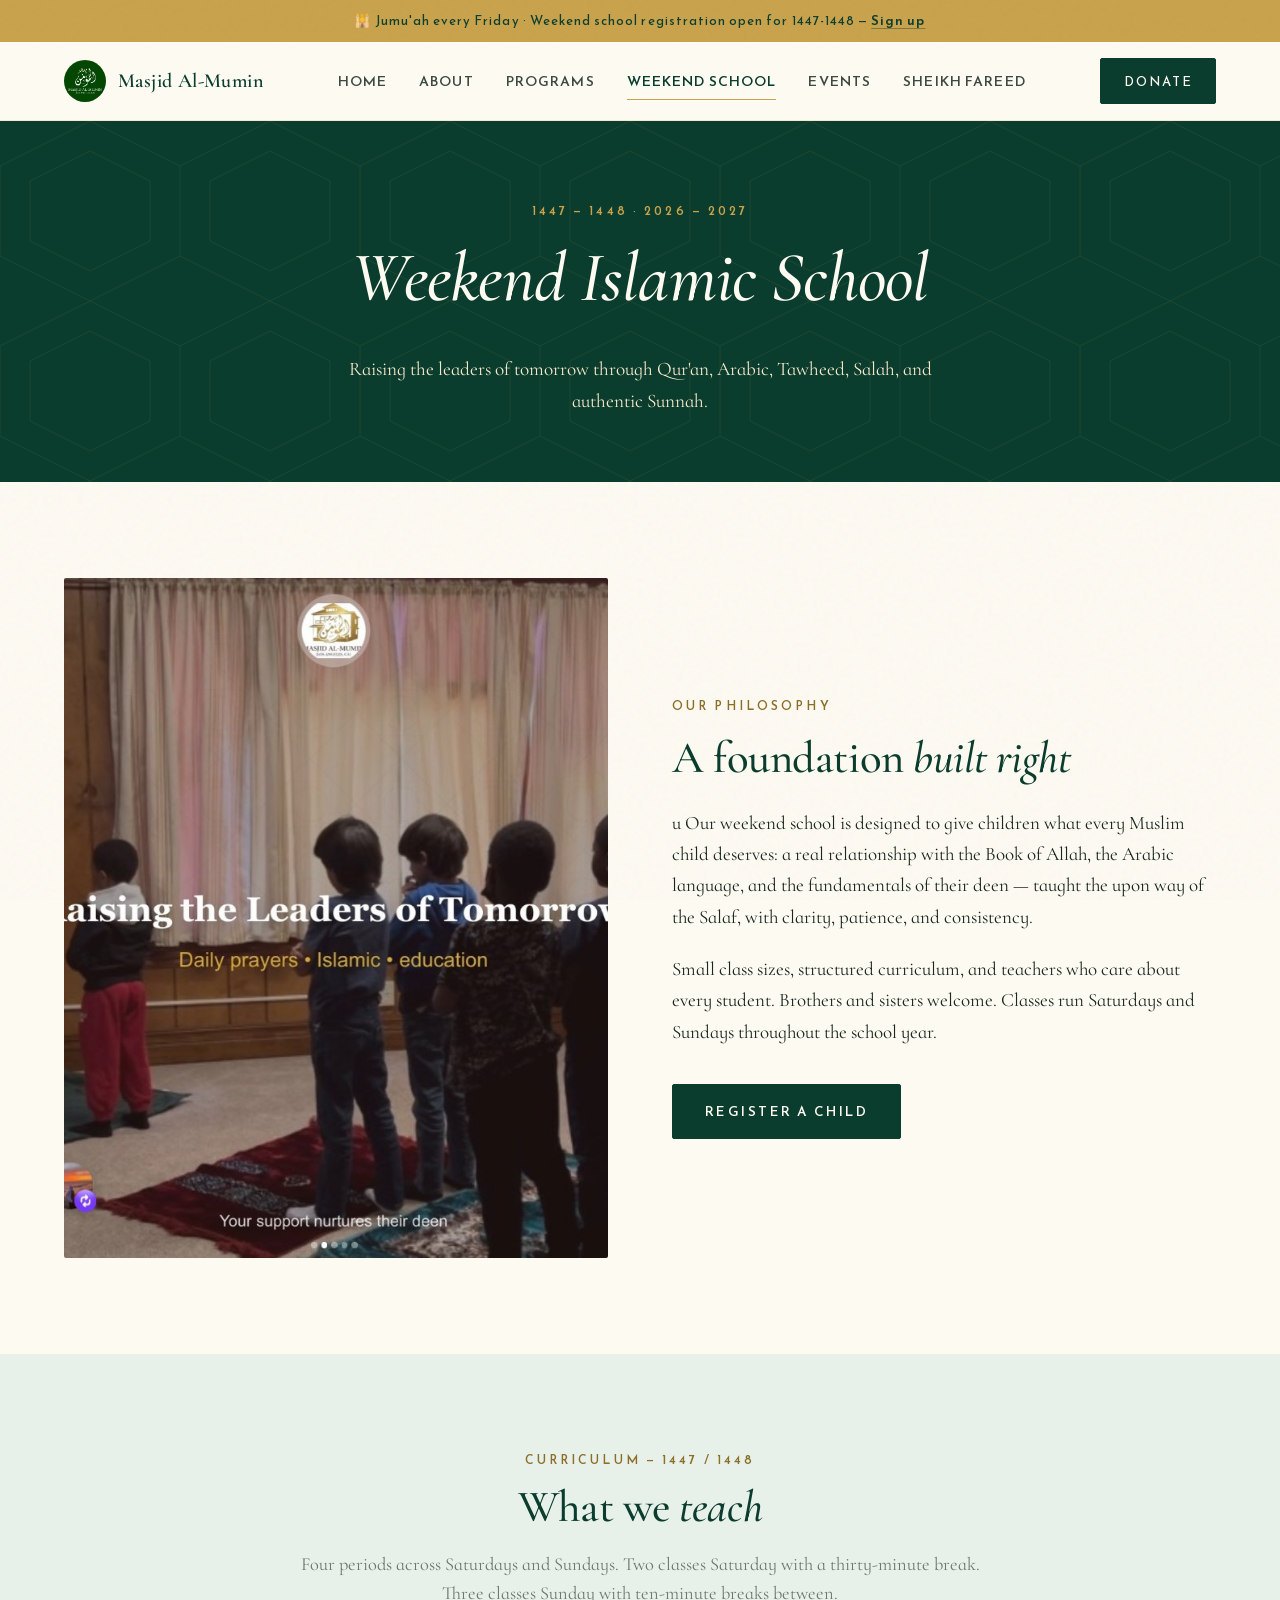
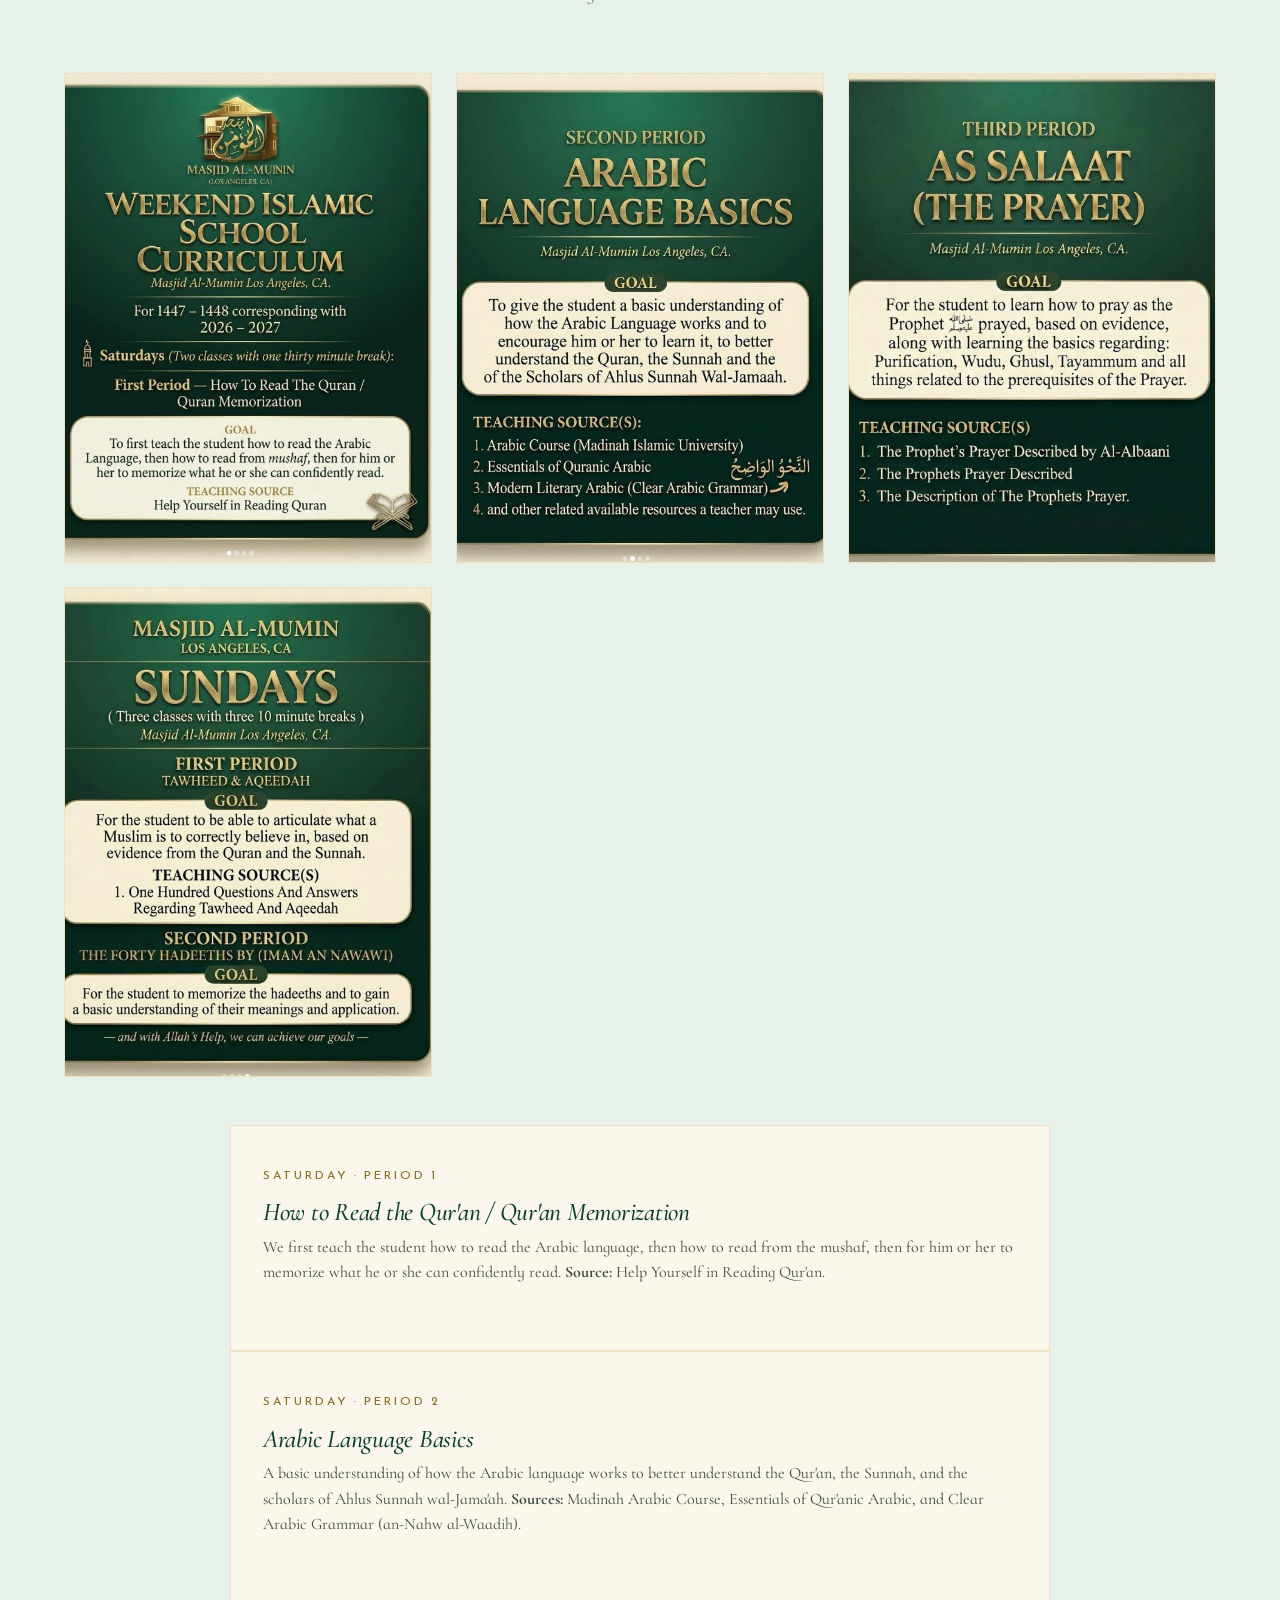
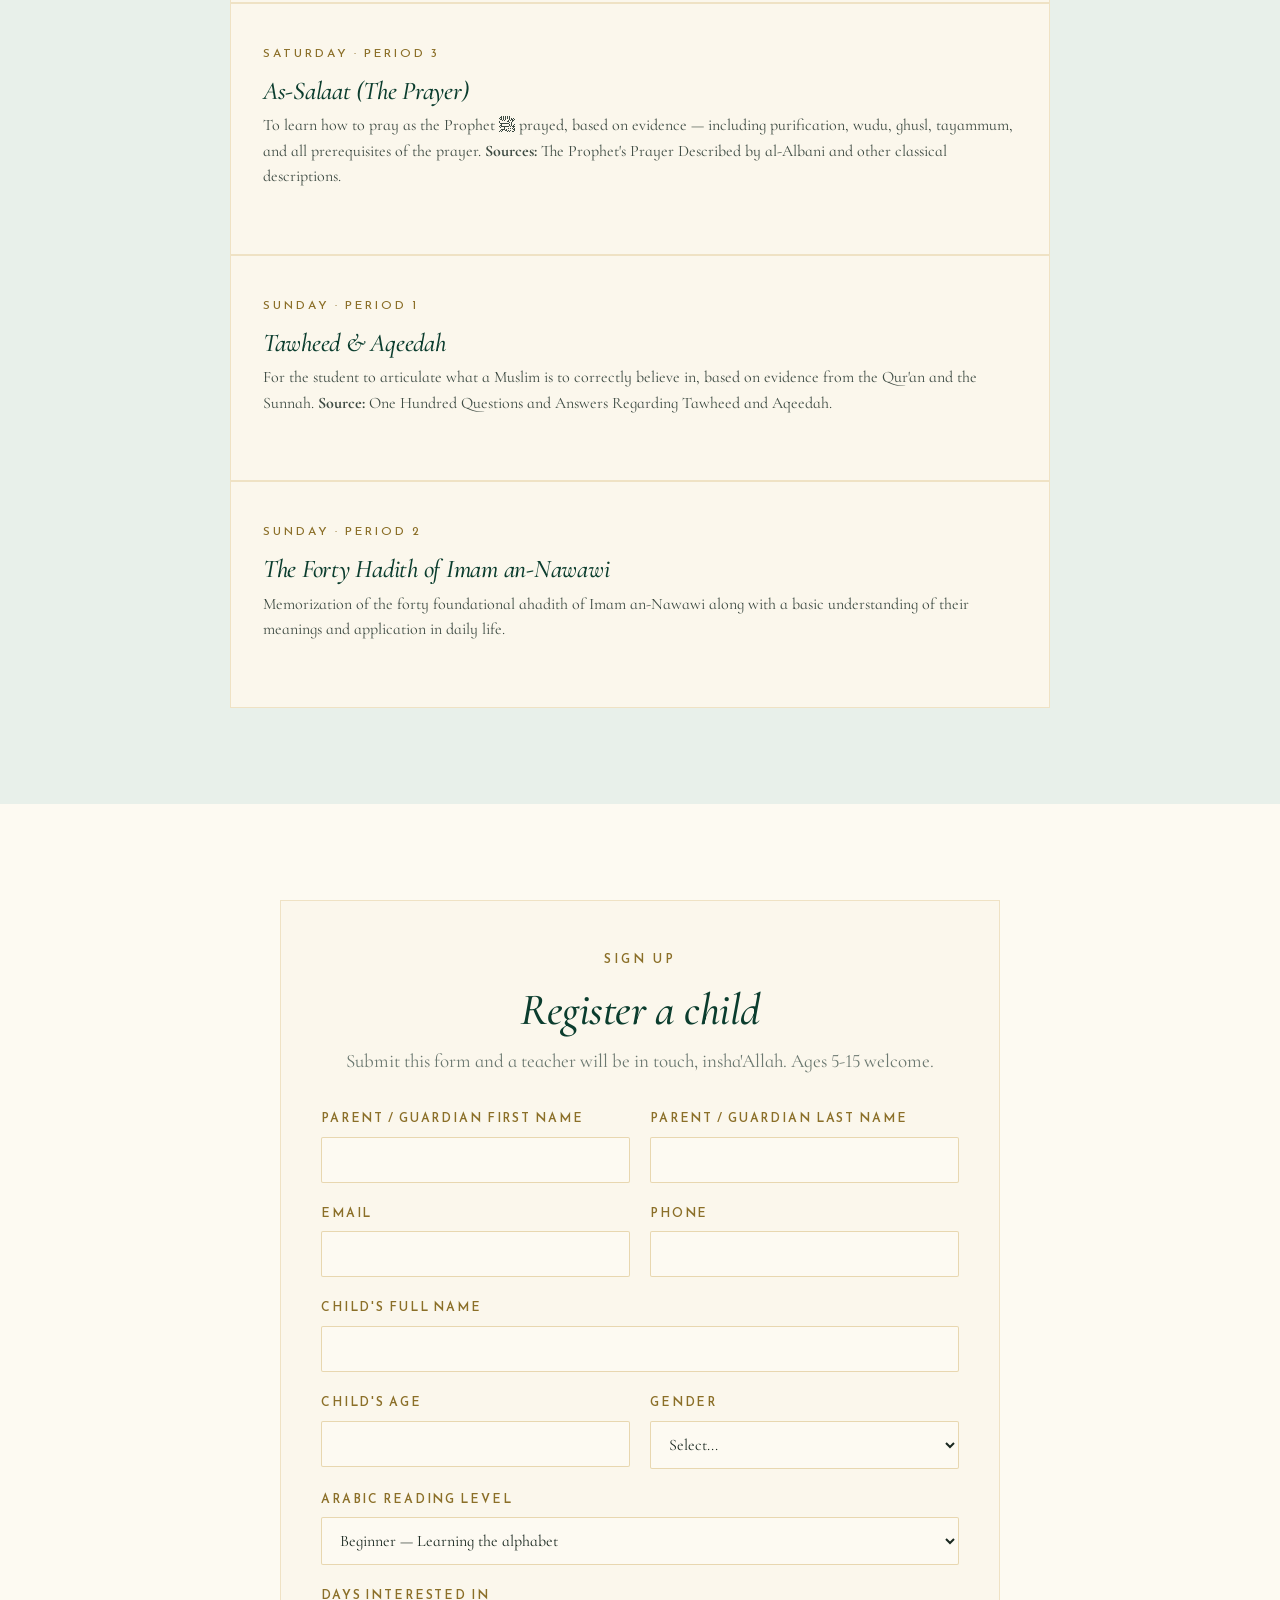
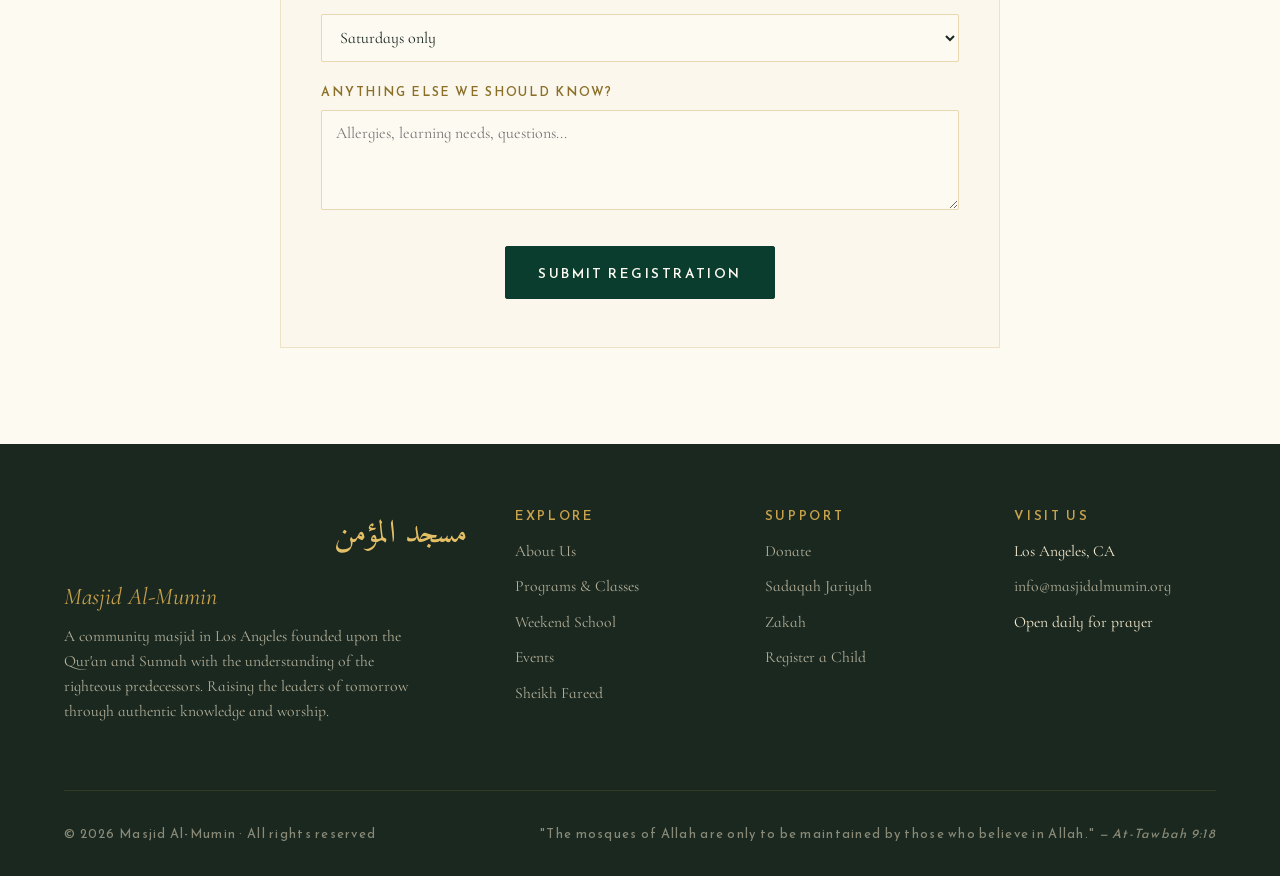
==== commit 58918c90: "Update weekend-school.html "Taught upon the way of the salaf"" ====
--- a/weekend-school.html
+++ b/weekend-school.html
@@ -29,7 +29,7 @@
         <div class="eyebrow">Our Philosophy</div>
         <h2>A foundation <em>built right</em></h2>
         <p>
-          Our weekend school is designed to give children what every Muslim child deserves: a real relationship with the Book of Allah, the Arabic language, and the fundamentals of their deen — taught on the way of the Salaf, with clarity, patience, and consistency.
+u          Our weekend school is designed to give children what every Muslim child deserves: a real relationship with the Book of Allah, the Arabic language, and the fundamentals of their deen — taught the upon way of the Salaf, with clarity, patience, and consistency.
         </p>
         <p>
           Small class sizes, structured curriculum, and teachers who care about every student. Brothers and sisters welcome. Classes run Saturdays and Sundays throughout the school year.
